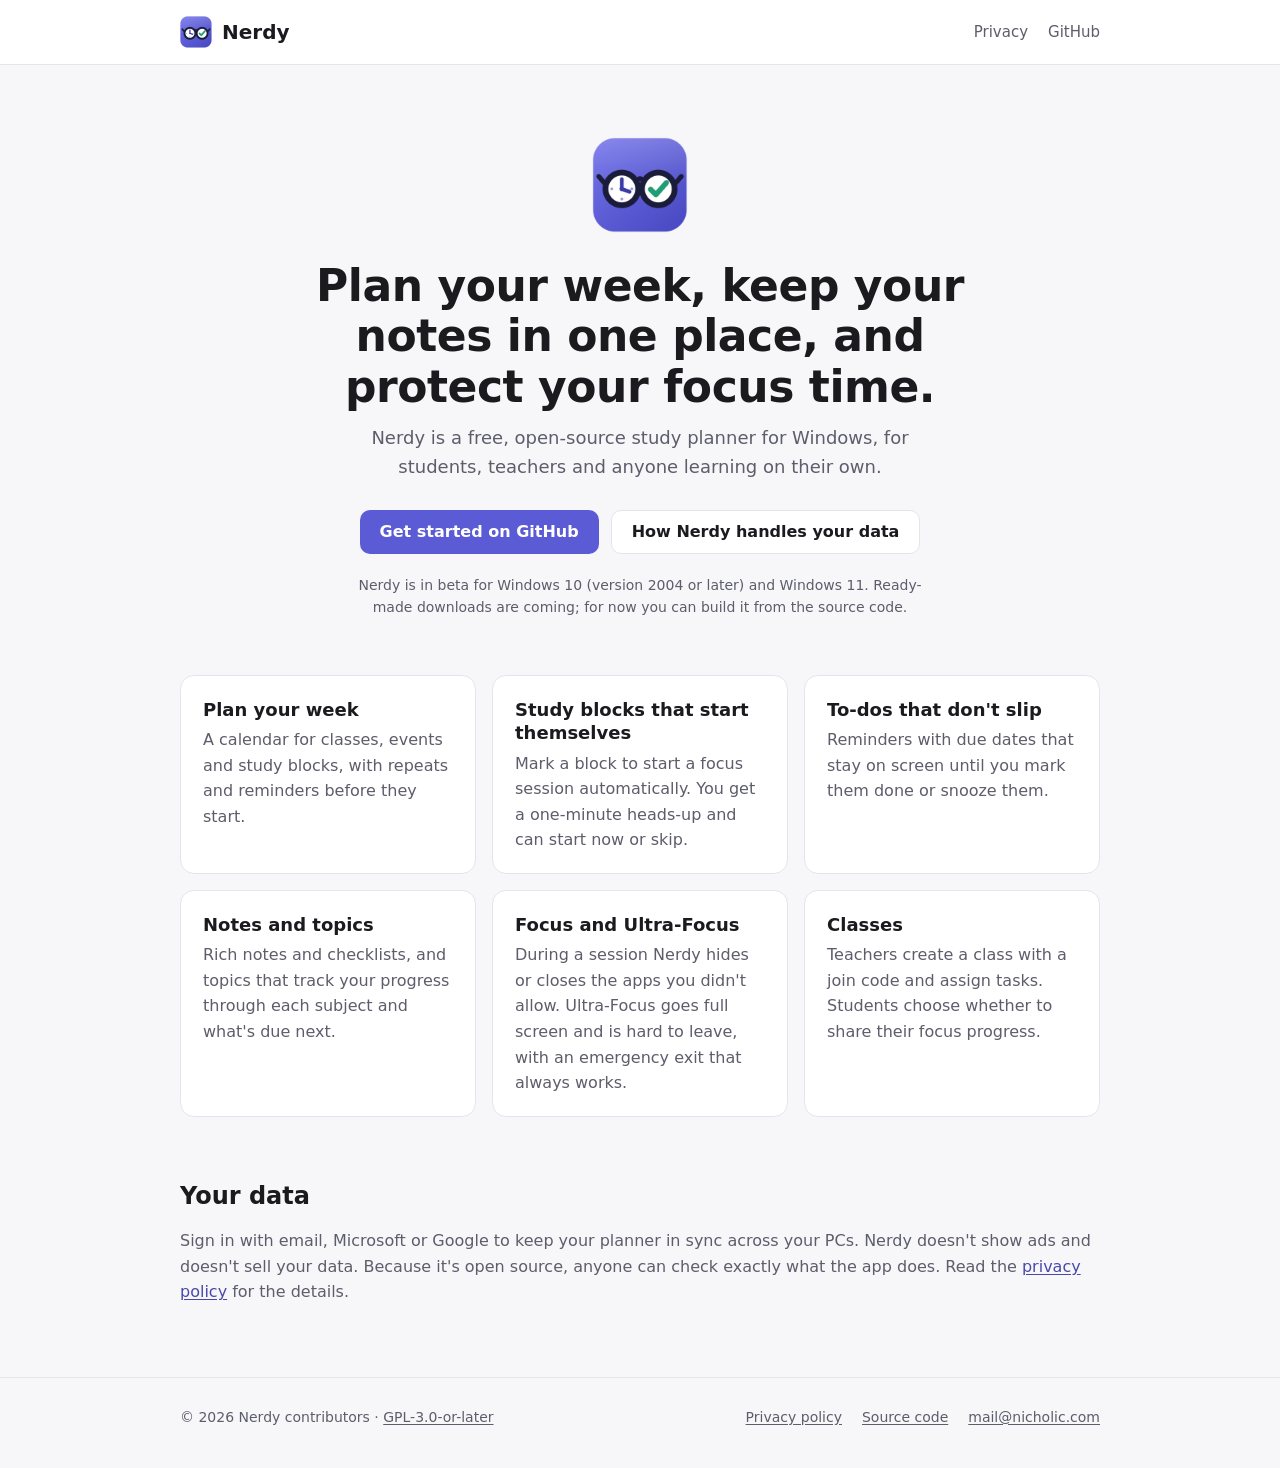
==== site/index.html @ 5fe7ccc9 "Add the Nerdy website with a homepage and privacy policy site/ holds a homepage and the privacy poli" ====
<!doctype html>
<html lang="en">
<head>
  <meta charset="utf-8">
  <meta name="viewport" content="width=device-width, initial-scale=1">
  <title>Nerdy – study planner for Windows</title>
  <meta name="description" content="Nerdy is a free, open-source study planner for Windows: plan your week, keep your notes in one place, and protect your focus time.">
  <link rel="icon" href="assets/favicon.png" type="image/png">
  <link rel="stylesheet" href="assets/site.css">
</head>
<body>
  <header class="site-header">
    <div class="wrap">
      <a class="brand" href="./"><img src="assets/nerdy-logo.png" alt="" width="32" height="32">Nerdy</a>
      <nav class="site-nav" aria-label="Site">
        <a href="privacy/">Privacy</a>
        <a href="https://github.com/eliminated/nerdyv4">GitHub</a>
      </nav>
    </div>
  </header>

  <main class="wrap">
    <section class="hero">
      <img src="assets/nerdy-logo.png" alt="Nerdy logo" width="96" height="96">
      <h1>Plan your week, keep your notes in one place, and protect your focus time.</h1>
      <p>Nerdy is a free, open-source study planner for Windows, for students, teachers and anyone learning on their own.</p>
      <div class="actions">
        <a class="button primary" href="https://github.com/eliminated/nerdyv4#getting-started">Get started on GitHub</a>
        <a class="button secondary" href="privacy/">How Nerdy handles your data</a>
      </div>
      <p class="note">Nerdy is in beta for Windows 10 (version 2004 or later) and Windows 11. Ready-made downloads are coming; for now you can build it from the source code.</p>
    </section>

    <section class="features" aria-label="Features">
      <article class="card">
        <h2>Plan your week</h2>
        <p>A calendar for classes, events and study blocks, with repeats and reminders before they start.</p>
      </article>
      <article class="card">
        <h2>Study blocks that start themselves</h2>
        <p>Mark a block to start a focus session automatically. You get a one-minute heads-up and can start now or skip.</p>
      </article>
      <article class="card">
        <h2>To-dos that don't slip</h2>
        <p>Reminders with due dates that stay on screen until you mark them done or snooze them.</p>
      </article>
      <article class="card">
        <h2>Notes and topics</h2>
        <p>Rich notes and checklists, and topics that track your progress through each subject and what's due next.</p>
      </article>
      <article class="card">
        <h2>Focus and Ultra-Focus</h2>
        <p>During a session Nerdy hides or closes the apps you didn't allow. Ultra-Focus goes full screen and is hard to leave, with an emergency exit that always works.</p>
      </article>
      <article class="card">
        <h2>Classes</h2>
        <p>Teachers create a class with a join code and assign tasks. Students choose whether to share their focus progress.</p>
      </article>
    </section>

    <h2 class="section-title">Your data</h2>
    <p class="prose-muted">Sign in with email, Microsoft or Google to keep your planner in sync across your PCs. Nerdy doesn't show ads and doesn't sell your data. Because it's open source, anyone can check exactly what the app does. Read the <a href="privacy/">privacy policy</a> for the details.</p>
  </main>

  <footer class="site-footer">
    <div class="wrap">
      <span>© 2026 Nerdy contributors · <a href="https://github.com/eliminated/nerdyv4/blob/main/LICENSE">GPL-3.0-or-later</a></span>
      <nav aria-label="Footer">
        <a href="privacy/">Privacy policy</a>
        <a href="https://github.com/eliminated/nerdyv4">Source code</a>
        <a href="mailto:mail@nicholic.com">mail@nicholic.com</a>
      </nav>
    </div>
  </footer>
</body>
</html>
---- site/assets/site.css ----
/* Nerdy website: homepage and privacy policy. Colours follow the app's theme (src/Nerdy.App/Themes). */

:root {
  --bg: #f7f7fa;
  --surface: #ffffff;
  --border: #e4e4ec;
  --text: #1b1b1f;
  --text-muted: #5d5d6b;
  --accent: #5b5bd6;
  --accent-text: #4949ab;
  --accent-soft: #efeffb;
  --on-accent: #ffffff;
  --radius: 14px;
  --font: "Segoe UI Variable Text", "Segoe UI", system-ui, -apple-system, "Helvetica Neue", Arial, sans-serif;
  --font-display: "Segoe UI Variable Display", "Segoe UI", system-ui, -apple-system, "Helvetica Neue", Arial, sans-serif;
  color-scheme: light;
}

@media (prefers-color-scheme: dark) {
  :root {
    --bg: #1c1c21;
    --surface: #26262d;
    --border: #36363f;
    --text: #f2f2f5;
    --text-muted: #a9a9b6;
    --accent-text: #a7a7f0;
    --accent-soft: #2c2c47;
    color-scheme: dark;
  }
}

* { box-sizing: border-box; }

html { -webkit-text-size-adjust: 100%; }

body {
  margin: 0;
  background: var(--bg);
  color: var(--text);
  font: 16px/1.6 var(--font);
}

a { color: var(--accent-text); text-underline-offset: 2px; }
a:hover { text-decoration-thickness: 2px; }
:focus-visible { outline: 2px solid var(--accent); outline-offset: 2px; border-radius: 4px; }

.wrap { max-width: 960px; margin: 0 auto; padding: 0 20px; }
.narrow { max-width: 760px; }

/* Header and footer */
.site-header { border-bottom: 1px solid var(--border); background: var(--surface); }
.site-header .wrap { display: flex; align-items: center; justify-content: space-between; gap: 16px; min-height: 64px; }
.brand { display: flex; align-items: center; gap: 10px; color: var(--text); text-decoration: none; font: 600 20px/1 var(--font-display); }
.brand img { width: 32px; height: 32px; }
.site-nav { display: flex; gap: 20px; font-size: 15px; }
.site-nav a { color: var(--text-muted); text-decoration: none; }
.site-nav a:hover, .site-nav a[aria-current="page"] { color: var(--text); }

.site-footer { border-top: 1px solid var(--border); margin-top: 72px; padding: 28px 0 40px; color: var(--text-muted); font-size: 14px; }
.site-footer .wrap { display: flex; flex-wrap: wrap; justify-content: space-between; gap: 12px 24px; }
.site-footer nav { display: flex; flex-wrap: wrap; gap: 8px 20px; }
.site-footer a { color: var(--text-muted); }

/* Homepage */
.hero { padding: 72px 0 56px; text-align: center; }
.hero img { width: 96px; height: 96px; }
.hero h1 { margin: 20px auto 12px; max-width: 720px; font: 700 clamp(30px, 5vw, 44px)/1.15 var(--font-display); letter-spacing: -0.01em; }
.hero p { margin: 0 auto; max-width: 600px; color: var(--text-muted); font-size: 18px; }
.actions { display: flex; flex-wrap: wrap; justify-content: center; gap: 12px; margin-top: 28px; }
.button { display: inline-flex; align-items: center; min-height: 44px; padding: 0 20px; border-radius: 10px; font-weight: 600; text-decoration: none; }
.button.primary { background: var(--accent); color: var(--on-accent); }
.button.primary:hover { filter: brightness(1.08); }
.button.secondary { border: 1px solid var(--border); background: var(--surface); color: var(--text); }
.hero .note { margin-top: 20px; font-size: 14px; }

.features { display: grid; grid-template-columns: repeat(auto-fit, minmax(260px, 1fr)); gap: 16px; }
.card { padding: 22px 22px 20px; border: 1px solid var(--border); border-radius: var(--radius); background: var(--surface); }
.card h2 { margin: 0 0 6px; font: 600 18px/1.3 var(--font-display); }
.card p { margin: 0; color: var(--text-muted); }

.section-title { margin: 64px 0 16px; font: 600 24px/1.3 var(--font-display); }
.prose-muted { color: var(--text-muted); }

/* Privacy policy */
.doc { padding: 48px 0 0; }
.doc h1 { margin: 0 0 6px; font: 700 clamp(28px, 4.5vw, 38px)/1.2 var(--font-display); }
.doc .meta { margin: 0 0 28px; color: var(--text-muted); font-size: 15px; }
.doc h2 { margin: 44px 0 10px; font: 600 22px/1.3 var(--font-display); scroll-margin-top: 16px; }
.doc h3 { margin: 26px 0 6px; font: 600 17px/1.35 var(--font-display); }
.doc p, .doc li { max-width: 72ch; }
.doc ul { padding-left: 22px; }
.doc li + li { margin-top: 6px; }
.summary { margin: 0 0 8px; padding: 18px 22px; border: 1px solid var(--border); border-radius: var(--radius); background: var(--accent-soft); }
.summary h2 { margin-top: 0; font-size: 18px; }
.summary ul { margin: 0; }
.toc { margin: 28px 0 0; padding: 18px 22px; border: 1px solid var(--border); border-radius: var(--radius); background: var(--surface); }
.toc h2 { margin: 0 0 8px; font-size: 16px; }
.toc ol { margin: 0; padding-left: 22px; columns: 2 240px; column-gap: 32px; }
.toc li { break-inside: avoid; }

.table-scroll { overflow-x: auto; margin: 12px 0; border: 1px solid var(--border); border-radius: var(--radius); }
table { width: 100%; border-collapse: collapse; font-size: 15px; }
th, td { padding: 10px 14px; border-bottom: 1px solid var(--border); text-align: left; vertical-align: top; }
th { background: var(--surface); font-weight: 600; }
tr:last-child td { border-bottom: 0; }
td:first-child { min-width: 150px; }

@media (max-width: 560px) {
  .site-nav { gap: 14px; }
  .hero { padding: 48px 0 40px; }
}
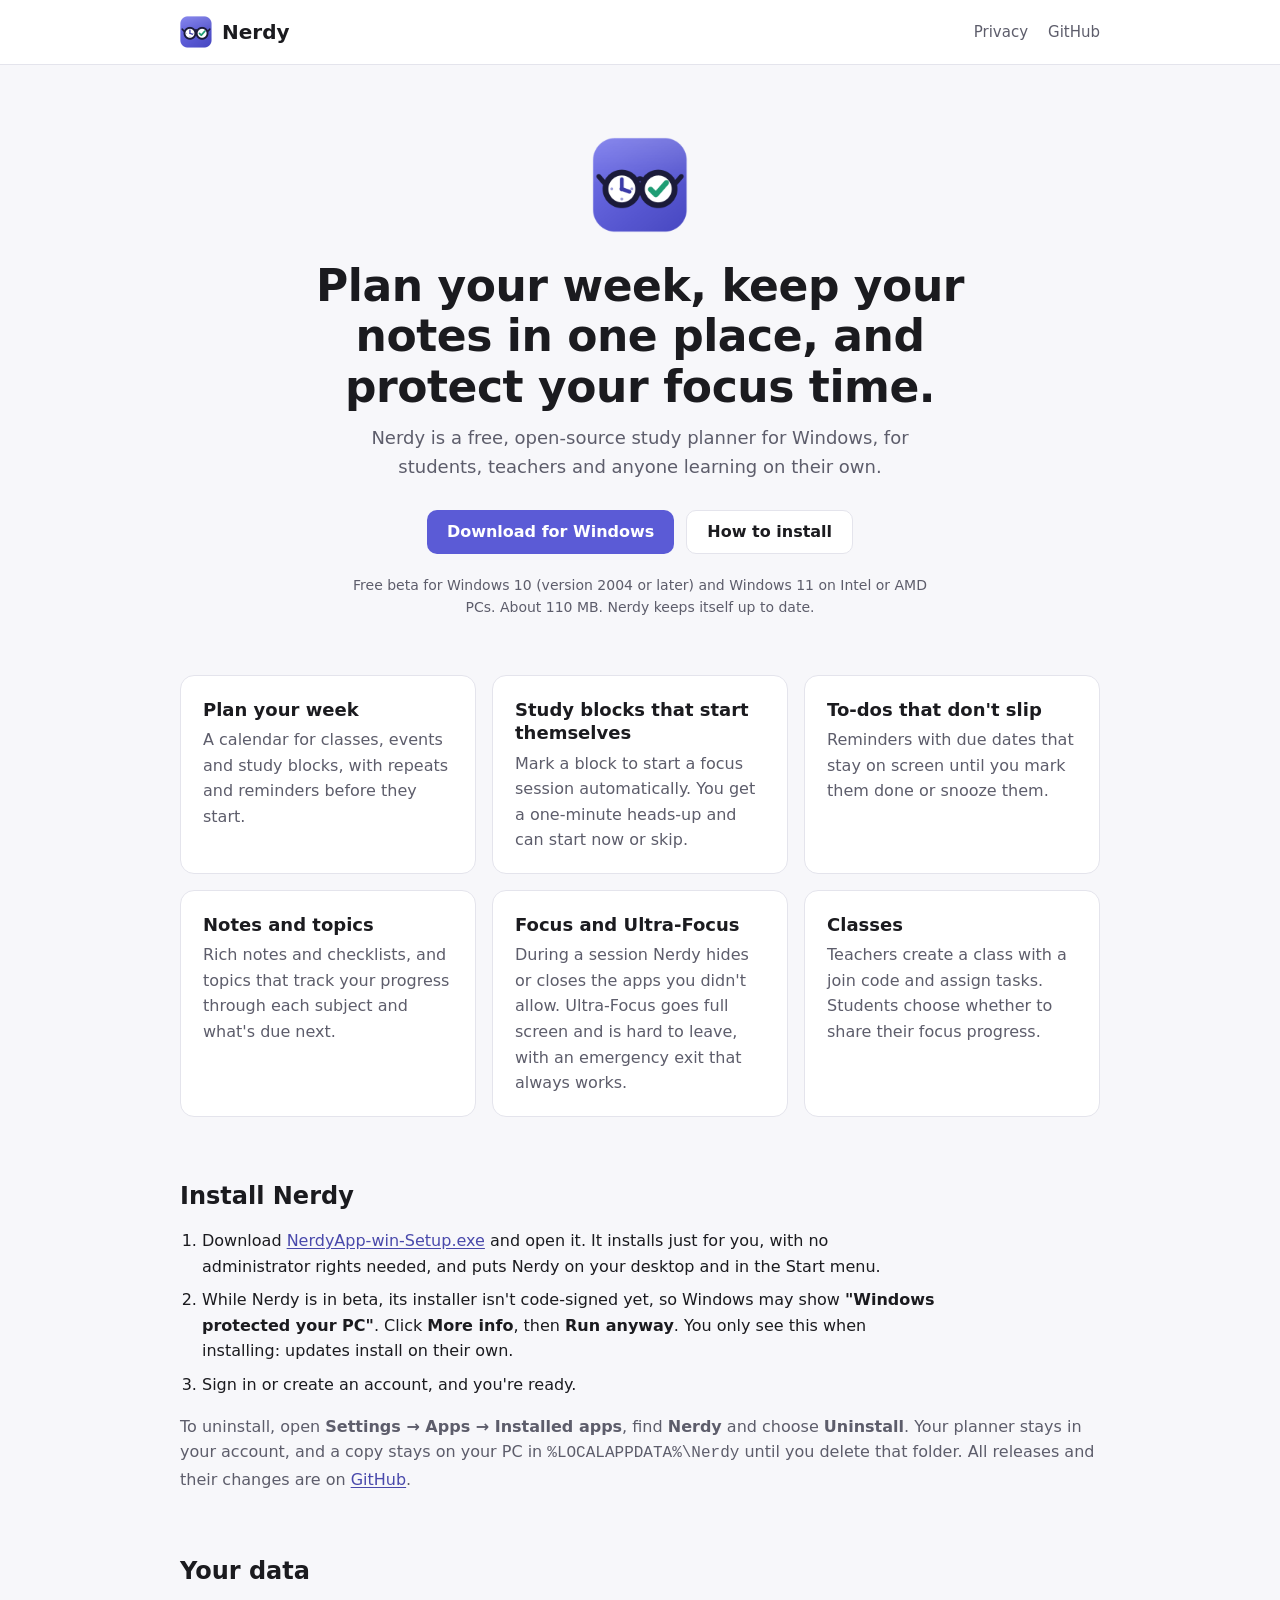
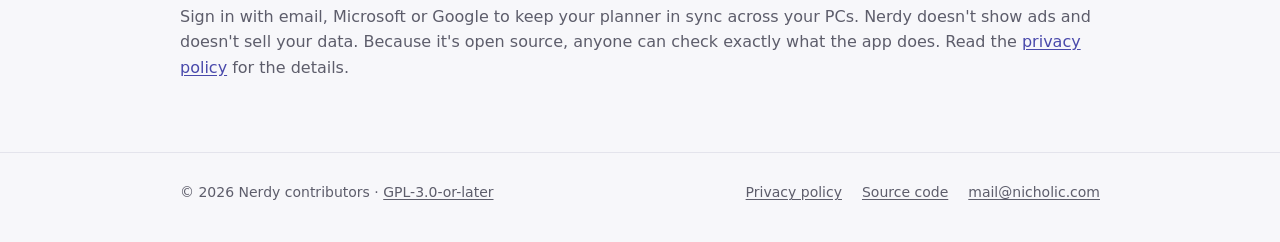
==== commit dcd78a6e: "Add a Windows installer with automatic updates (Velopack) - Pushing a version tag (v1.2.3) runs .git" ====
--- a/site/index.html
+++ b/site/index.html
@@ -25,10 +25,10 @@
       <h1>Plan your week, keep your notes in one place, and protect your focus time.</h1>
       <p>Nerdy is a free, open-source study planner for Windows, for students, teachers and anyone learning on their own.</p>
       <div class="actions">
-        <a class="button primary" href="https://github.com/eliminated/nerdyv4#getting-started">Get started on GitHub</a>
-        <a class="button secondary" href="privacy/">How Nerdy handles your data</a>
+        <a class="button primary" href="https://github.com/eliminated/nerdyv4/releases/latest/download/NerdyApp-win-Setup.exe">Download for Windows</a>
+        <a class="button secondary" href="#install">How to install</a>
       </div>
-      <p class="note">Nerdy is in beta for Windows 10 (version 2004 or later) and Windows 11. Ready-made downloads are coming; for now you can build it from the source code.</p>
+      <p class="note">Free beta for Windows 10 (version 2004 or later) and Windows 11 on Intel or AMD PCs. About 110 MB. Nerdy keeps itself up to date.</p>
     </section>
 
     <section class="features" aria-label="Features">
@@ -58,6 +58,14 @@
       </article>
     </section>
 
+    <h2 class="section-title" id="install">Install Nerdy</h2>
+    <ol class="steps">
+      <li>Download <a href="https://github.com/eliminated/nerdyv4/releases/latest/download/NerdyApp-win-Setup.exe">NerdyApp-win-Setup.exe</a> and open it. It installs just for you, with no administrator rights needed, and puts Nerdy on your desktop and in the Start menu.</li>
+      <li>While Nerdy is in beta, its installer isn't code-signed yet, so Windows may show <strong>"Windows protected your PC"</strong>. Click <strong>More info</strong>, then <strong>Run anyway</strong>. You only see this when installing: updates install on their own.</li>
+      <li>Sign in or create an account, and you're ready.</li>
+    </ol>
+    <p class="prose-muted">To uninstall, open <strong>Settings → Apps → Installed apps</strong>, find <strong>Nerdy</strong> and choose <strong>Uninstall</strong>. Your planner stays in your account, and a copy stays on your PC in <code>%LOCALAPPDATA%\Nerdy</code> until you delete that folder. All releases and their changes are on <a href="https://github.com/eliminated/nerdyv4/releases">GitHub</a>.</p>
+
     <h2 class="section-title">Your data</h2>
     <p class="prose-muted">Sign in with email, Microsoft or Google to keep your planner in sync across your PCs. Nerdy doesn't show ads and doesn't sell your data. Because it's open source, anyone can check exactly what the app does. Read the <a href="privacy/">privacy policy</a> for the details.</p>
   </main>
--- a/site/assets/site.css
+++ b/site/assets/site.css
@@ -78,8 +78,11 @@
 .card h2 { margin: 0 0 6px; font: 600 18px/1.3 var(--font-display); }
 .card p { margin: 0; color: var(--text-muted); }
 
-.section-title { margin: 64px 0 16px; font: 600 24px/1.3 var(--font-display); }
+.section-title { margin: 64px 0 16px; font: 600 24px/1.3 var(--font-display); scroll-margin-top: 16px; }
 .prose-muted { color: var(--text-muted); }
+.steps { margin: 0 0 16px; padding-left: 22px; }
+.steps li { max-width: 72ch; }
+.steps li + li { margin-top: 8px; }
 
 /* Privacy policy */
 .doc { padding: 48px 0 0; }
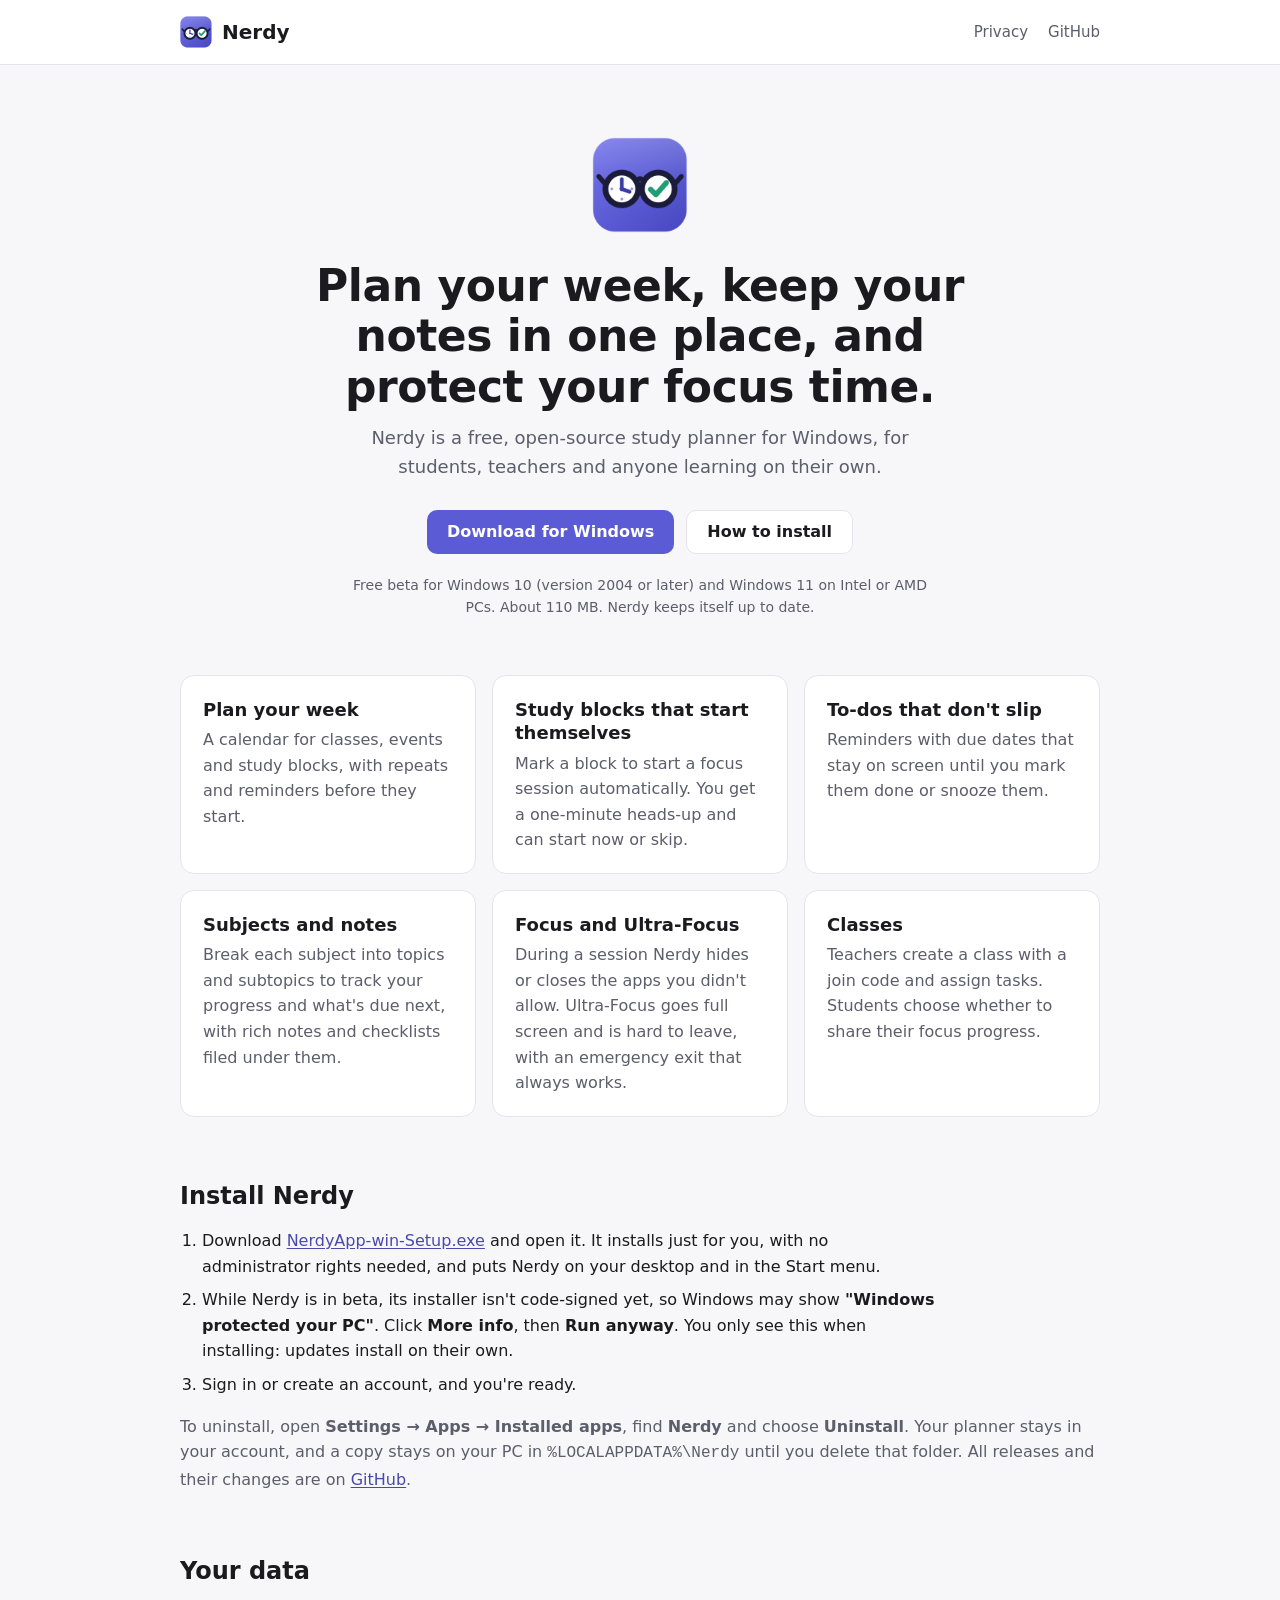
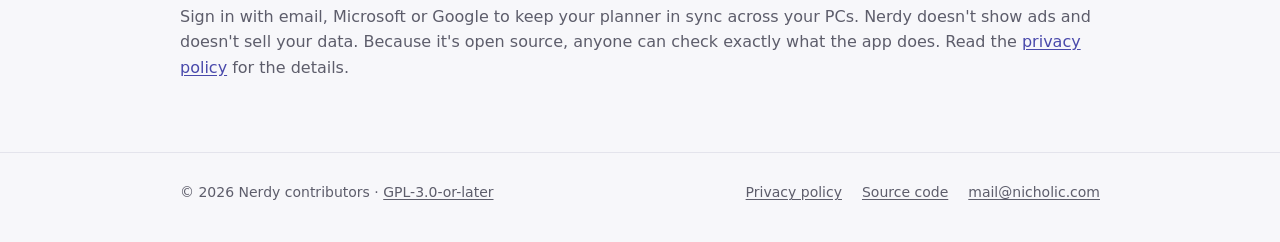
==== commit a25ebb71: "Add subjects above topics and subtopics Everything used to hang off a flat list of topics, which in " ====
--- a/site/index.html
+++ b/site/index.html
@@ -45,8 +45,8 @@
         <p>Reminders with due dates that stay on screen until you mark them done or snooze them.</p>
       </article>
       <article class="card">
-        <h2>Notes and topics</h2>
-        <p>Rich notes and checklists, and topics that track your progress through each subject and what's due next.</p>
+        <h2>Subjects and notes</h2>
+        <p>Break each subject into topics and subtopics to track your progress and what's due next, with rich notes and checklists filed under them.</p>
       </article>
       <article class="card">
         <h2>Focus and Ultra-Focus</h2>
